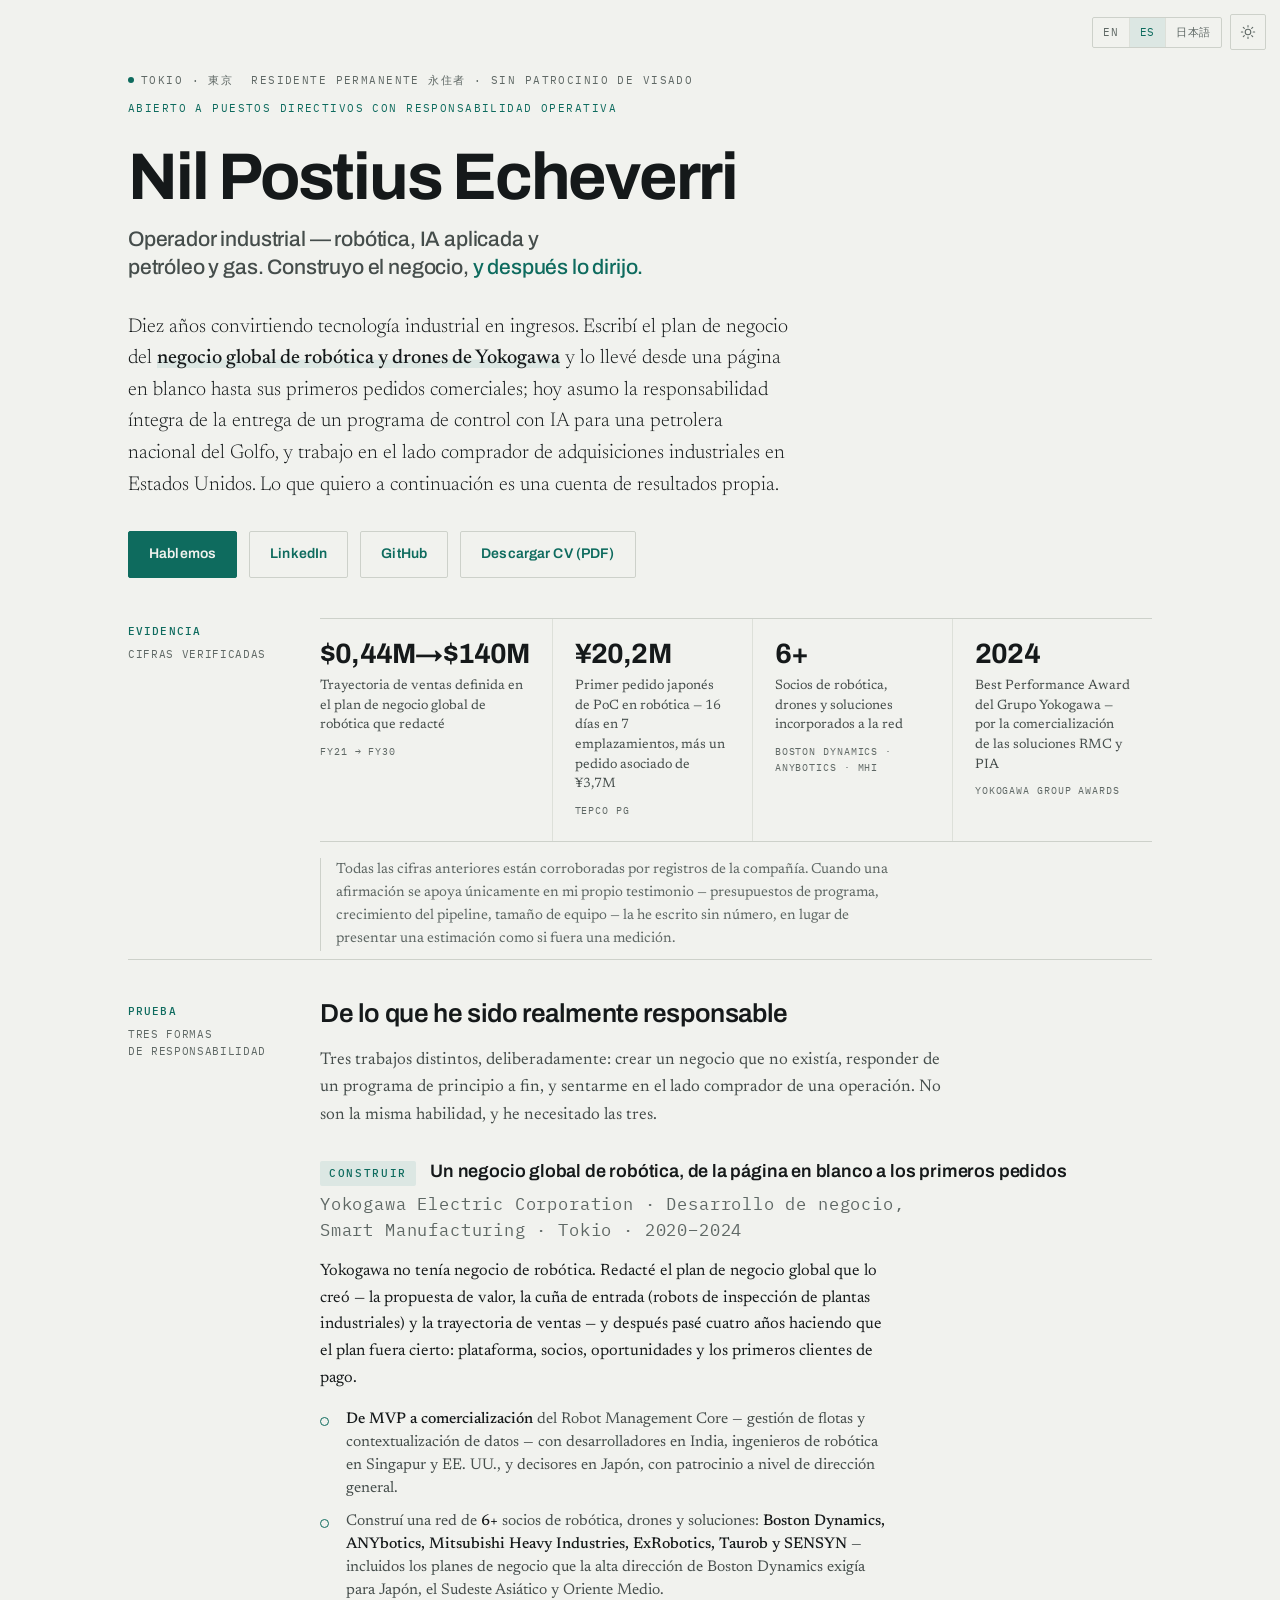
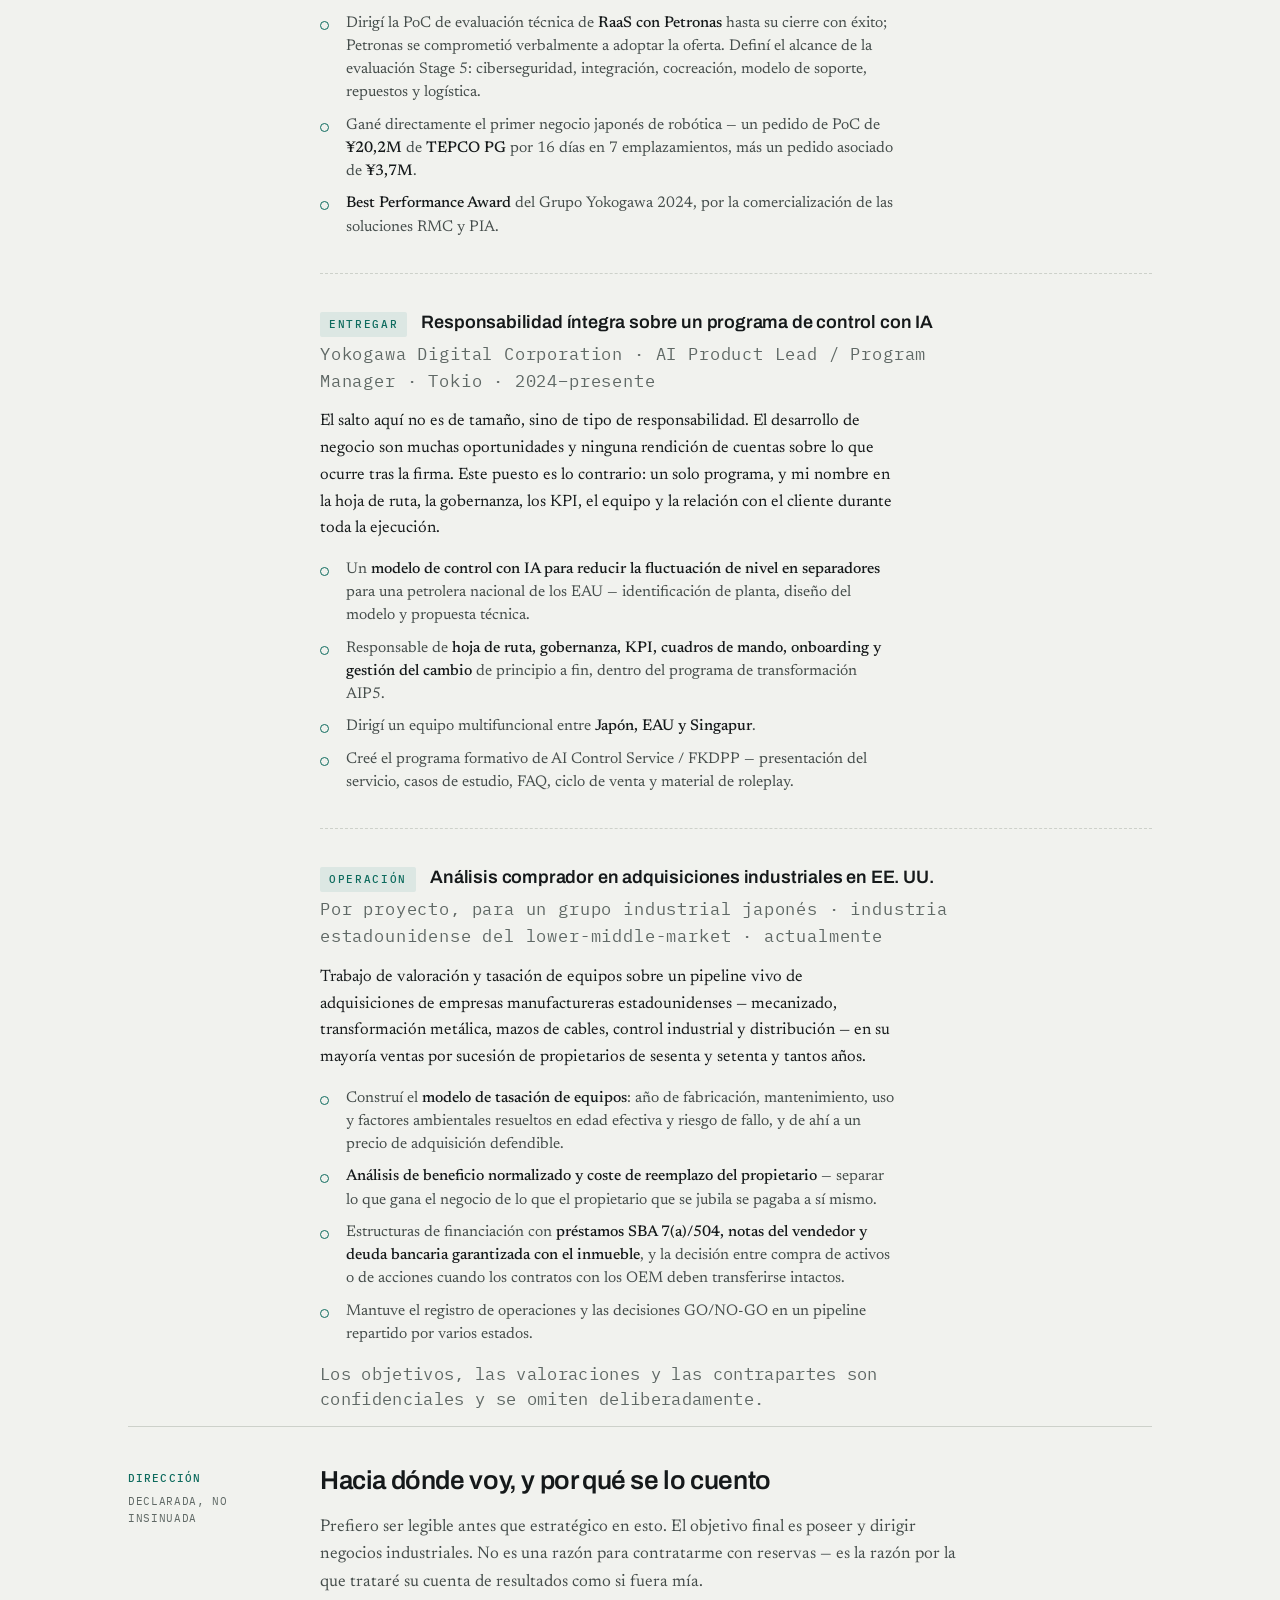
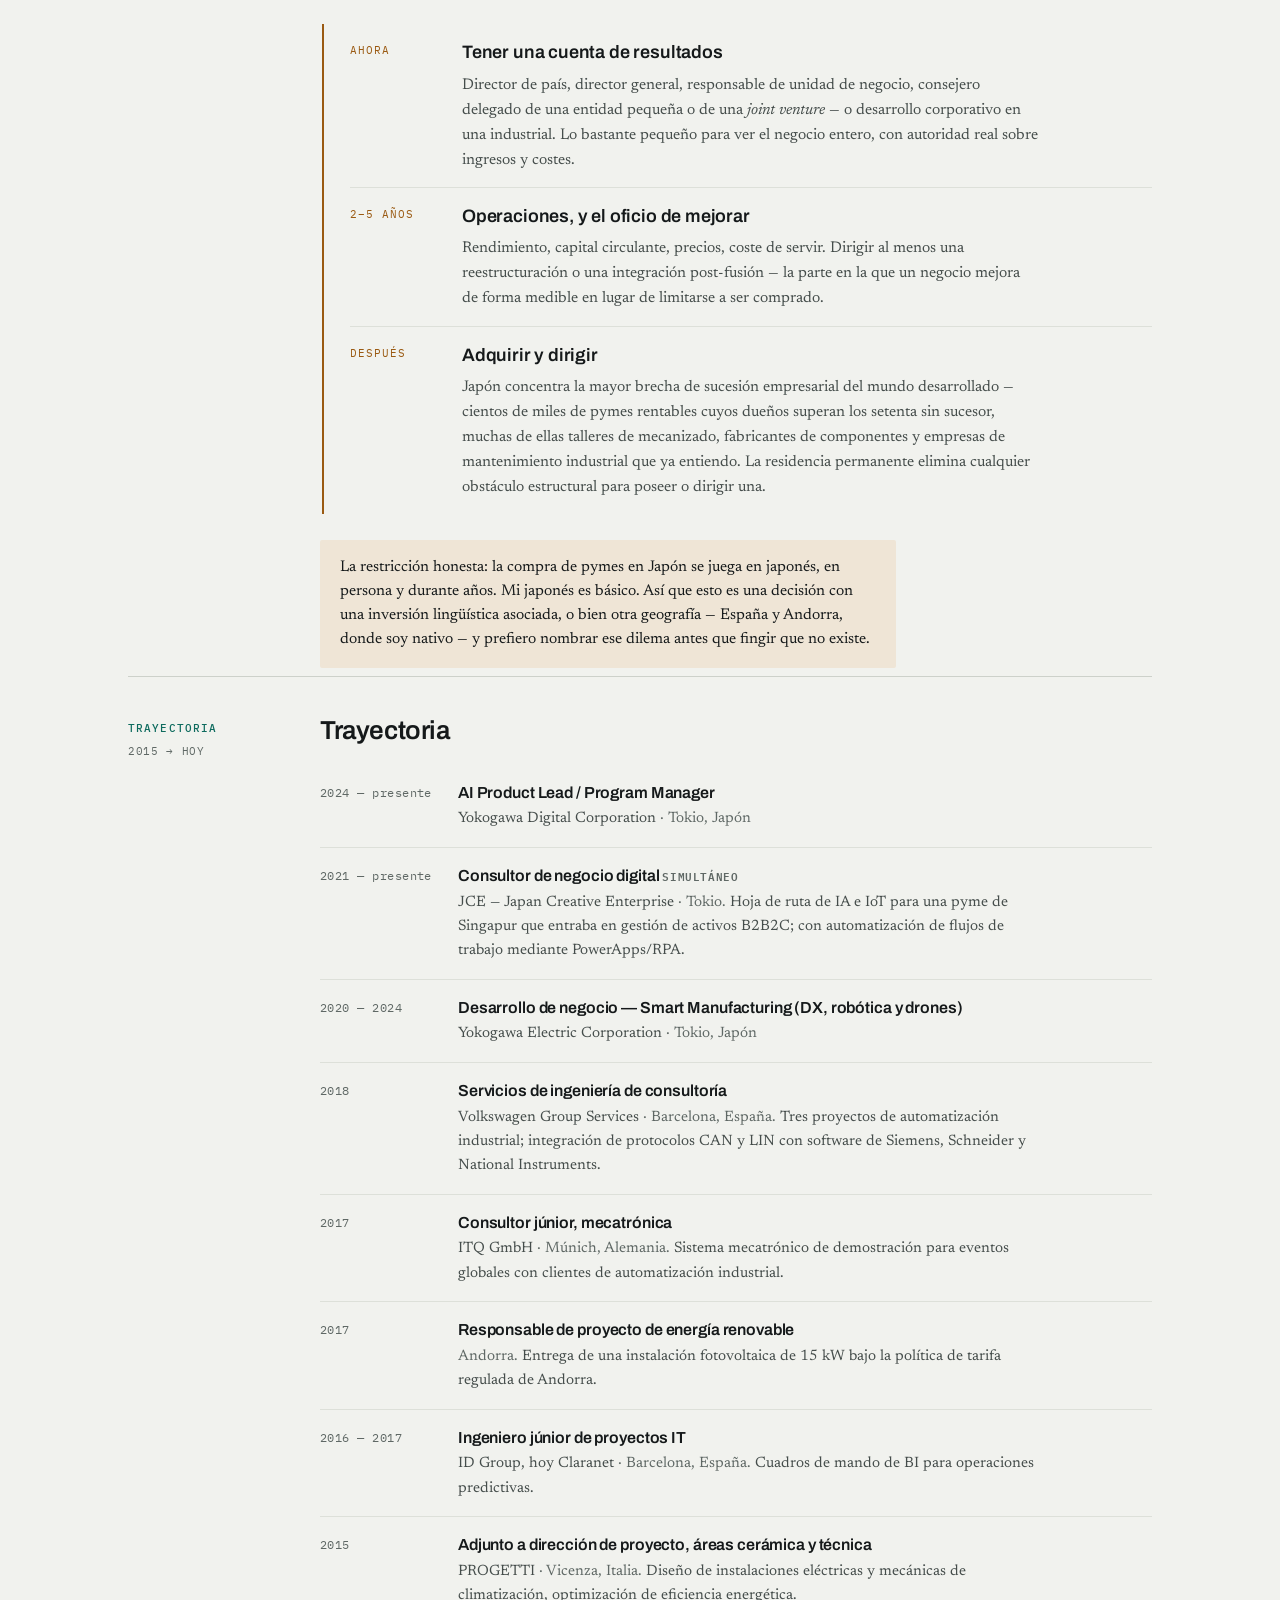
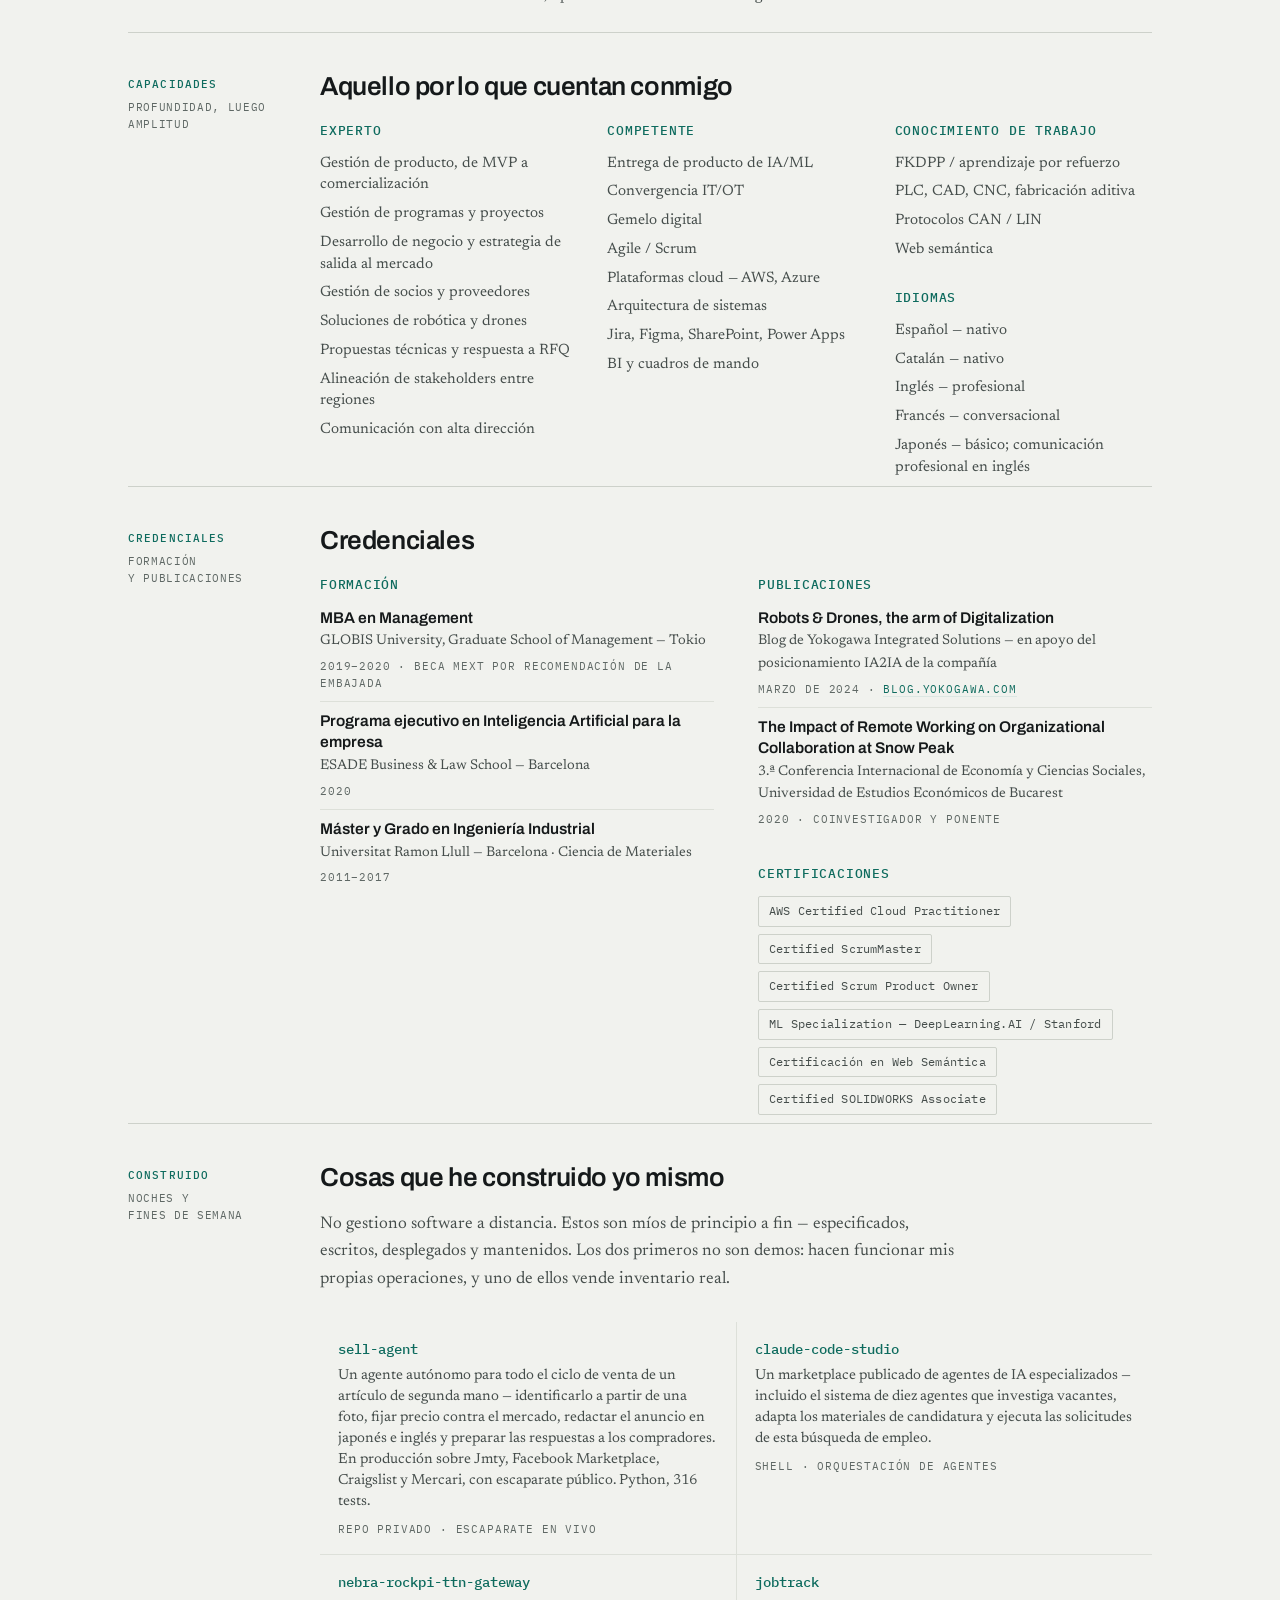
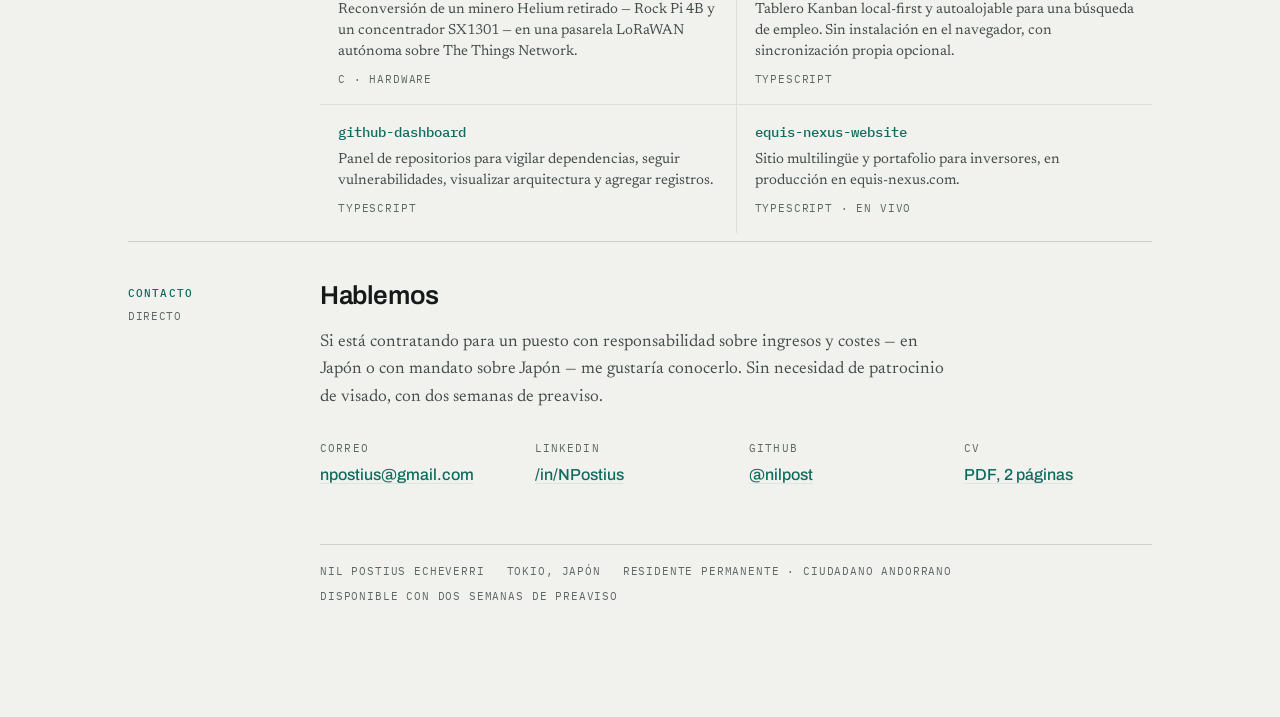
==== es.html @ 981b124c "Add a downloadable CV and real per-language URLs ## Per-language URLs  Each language is now its own " ====
<!DOCTYPE html>
<!-- English source of record. es.html and ja.html are GENERATED from this file
     plus i18n.json — after editing anything here, run:  python3 build.py
     (python3 build.py --check exits non-zero if they are stale). -->
<html lang="es">
<head>
<meta charset="utf-8">
<meta name="viewport" content="width=device-width, initial-scale=1">
<title>Nil Postius Echeverri — Operador industrial, Tokio</title>
<meta name="description" content="Operador industrial en robótica, IA aplicada y petróleo y gas. Construyó el negocio global de robótica de Yokogawa desde el plan de negocio hasta los primeros pedidos comerciales; hoy dirige un programa de control con IA para una petrolera nacional del Golfo y trabaja en el lado comprador de adquisiciones industriales en EE. UU. Tokio, residente permanente.">
<meta name="author" content="Nil Postius Echeverri">
<link rel="canonical" href="https://nil.postiusgroup.com/es">
<link rel="alternate" hreflang="en" href="https://nil.postiusgroup.com/">
<link rel="alternate" hreflang="es" href="https://nil.postiusgroup.com/es">
<link rel="alternate" hreflang="ja" href="https://nil.postiusgroup.com/ja">
<link rel="alternate" hreflang="x-default" href="https://nil.postiusgroup.com/">

<meta property="og:type" content="profile">
<meta property="og:url" content="https://nil.postiusgroup.com/es">
<meta property="og:title" content="Nil Postius Echeverri — Industrial Operator">
<meta property="og:description" content="Robotics, applied AI and oil &amp; gas. I build the business, then I run it. Tokyo · Permanent Resident · open to senior operating roles.">
<meta property="og:image" content="https://nil.postiusgroup.com/generated_image.png">
<meta property="og:image:width" content="1200">
<meta property="og:image:height" content="630">
<meta property="og:locale" content="es_ES">
<meta property="og:locale:alternate" content="es_ES">
<meta property="og:locale:alternate" content="ja_JP">
<meta property="profile:first_name" content="Nil">
<meta property="profile:last_name" content="Postius Echeverri">
<meta name="twitter:card" content="summary_large_image">
<meta name="twitter:title" content="Nil Postius Echeverri — Industrial Operator">
<meta name="twitter:description" content="Robotics, applied AI and oil &amp; gas. I build the business, then I run it. Tokyo.">
<meta name="twitter:image" content="https://nil.postiusgroup.com/generated_image.png">
<meta name="theme-color" content="#0E6B5E">

<link rel="icon" href="data:image/svg+xml,%3Csvg xmlns='http://www.w3.org/2000/svg' viewBox='0 0 32 32'%3E%3Crect width='32' height='32' rx='3' fill='%230E6B5E'/%3E%3Ctext x='16' y='23' font-family='Helvetica,Arial,sans-serif' font-size='19' font-weight='700' fill='%23F1F2EE' text-anchor='middle'%3EN%3C/text%3E%3C/svg%3E">

<link rel="preconnect" href="https://fonts.googleapis.com">
<link rel="preconnect" href="https://fonts.gstatic.com" crossorigin>
<link rel="stylesheet" href="https://fonts.googleapis.com/css2?family=Archivo:wght@400;500;600;700&family=IBM+Plex+Mono:wght@400;500&family=Newsreader:ital,opsz,wght@0,6..72,300;0,6..72,400;0,6..72,500;1,6..72,400&display=swap">
<link rel="stylesheet" href="style.css?v=20260915e">

<script>
  // Theme and language are applied before first paint so neither flashes.
  (function () {
    var d = document.documentElement;
    try {
      var t = localStorage.getItem('theme');
      if (t === 'dark' || t === 'light') d.setAttribute('data-theme', t);
    } catch (e) {}
    // First visit only, and only from the root: send the reader to the page
    // in their own language. /es and /ja never redirect, so no loop is possible.
    try {
      var path = location.pathname;
      if (path === '/' || path === '/index.html') {
        var chosen = localStorage.getItem('lang');
        if (!chosen) {
          var list = navigator.languages && navigator.languages.length
            ? navigator.languages : [navigator.language || 'en'];
          for (var i = 0; i < list.length; i++) {
            var tag = String(list[i]).toLowerCase();
            if (tag.indexOf('ja') === 0) { location.replace('/ja'); return; }
            if (tag.indexOf('es') === 0) { location.replace('/es'); return; }
            if (tag.indexOf('en') === 0) break;
          }
        } else if (chosen === 'es' || chosen === 'ja') {
          location.replace('/' + chosen);
          return;
        }
      }
    } catch (e) {}
  }());
</script>

<script type="application/ld+json">
{
  "@context": "https://schema.org",
  "@type": "Person",
  "name": "Nil Postius Echeverri",
  "givenName": "Nil",
  "familyName": "Postius Echeverri",
  "jobTitle": "AI Product Lead / Program Manager",
  "url": "https://nil.postiusgroup.com/",
  "email": "mailto:npostius@gmail.com",
  "nationality": "Andorra",
  "address": { "@type": "PostalAddress", "addressLocality": "Tokyo", "addressCountry": "JP" },
  "worksFor": { "@type": "Organization", "name": "Yokogawa Digital Corporation" },
  "alumniOf": [
    { "@type": "CollegeOrUniversity", "name": "GLOBIS University Graduate School of Management" },
    { "@type": "CollegeOrUniversity", "name": "ESADE Business & Law School" },
    { "@type": "CollegeOrUniversity", "name": "Ramon Llull University" }
  ],
  "knowsLanguage": ["es", "ca", "en", "fr", "ja"],
  "knowsAbout": ["Industrial robotics", "Applied AI", "Oil and gas", "Business development", "Mergers and acquisitions", "Program management"],
  "sameAs": ["https://www.linkedin.com/in/NPostius", "https://github.com/nilpost"]
}
</script>
</head>
<body>

<div class="controls">
  <nav class="lang-switch" aria-label="Language">
    <a href="/" data-lang="en" lang="en" hreflang="en">EN</a>
    <a href="/es" class="is-active" aria-current="page" data-lang="es" lang="es" hreflang="es">ES</a>
    <a href="/ja" data-lang="ja" lang="ja" hreflang="ja">日本語</a>
  </nav>
  <button class="theme-toggle" type="button" id="themeToggle" aria-label="Switch colour theme">
    <svg class="sun" viewBox="0 0 24 24" aria-hidden="true"><circle cx="12" cy="12" r="4.2"/><path d="M12 2.4v2.2M12 19.4v2.2M4.2 12H2M22 12h-2.2M6.5 6.5 4.9 4.9M19.1 19.1l-1.6-1.6M17.5 6.5l1.6-1.6M4.9 19.1l1.6-1.6"/></svg>
    <svg class="moon" viewBox="0 0 24 24" aria-hidden="true"><path d="M20 14.2A8.2 8.2 0 0 1 9.8 4 8.4 8.4 0 1 0 20 14.2Z"/></svg>
  </button>
</div>

<div class="sheet">

  <header class="masthead">
    <div class="flag" data-i18n="hero.flag"><span><span class="dot"></span>Tokio · 東京</span> <span>Residente permanente 永住者 · sin patrocinio de visado</span> <span class="live">Abierto a puestos directivos con responsabilidad operativa</span></div>

    <h1>Nil Postius Echeverri</h1>
    <p class="tagline" data-i18n="hero.tagline">Operador industrial — robótica, IA aplicada y petróleo&nbsp;y&nbsp;gas. Construyo el negocio, <em>y después lo dirijo.</em></p>

    <p class="lead" data-i18n="hero.lead">Diez años convirtiendo tecnología industrial en ingresos. Escribí el plan de negocio del <strong>negocio global de robótica y drones de Yokogawa</strong> y lo llevé desde una página en blanco hasta sus primeros pedidos comerciales; hoy asumo la responsabilidad íntegra de la entrega de un programa de control con IA para una petrolera nacional del Golfo, y trabajo en el lado comprador de adquisiciones industriales en Estados Unidos. Lo que quiero a continuación es una cuenta de resultados propia.</p>

    <div class="cta-row" data-i18n="hero.cta"><a class="cta" href="mailto:npostius@gmail.com">Hablemos</a> <a class="cta cta--ghost" href="https://www.linkedin.com/in/NPostius">LinkedIn</a> <a class="cta cta--ghost" href="https://github.com/nilpost">GitHub</a> <a class="cta cta--ghost" href="/Nil_Postius_Echeverri_CV.pdf" download>Descargar CV (PDF)</a></div>
  </header>

  <section class="band band--open" aria-label="Evidence">
    <div class="rail" data-i18n="rail.evidence"><b>Evidencia</b><span>Cifras verificadas</span></div>
    <div class="body">
      <div class="figures" data-i18n="ev.figures"><div class="fig"><span class="n">$0,44M→$140M</span><span class="k">Trayectoria de ventas definida en el plan de negocio global de robótica que redacté</span><span class="src">FY21 → FY30</span></div><div class="fig"><span class="n">¥20,2M</span><span class="k">Primer pedido japonés de PoC en robótica — 16 días en 7 emplazamientos, más un pedido asociado de ¥3,7M</span><span class="src">TEPCO PG</span></div><div class="fig"><span class="n">6+</span><span class="k">Socios de robótica, drones y soluciones incorporados a la red</span><span class="src">Boston Dynamics · ANYbotics · MHI</span></div><div class="fig"><span class="n">2024</span><span class="k">Best Performance Award del Grupo Yokogawa — por la comercialización de las soluciones RMC y PIA</span><span class="src">Yokogawa Group Awards</span></div></div>
      <p class="ev-note" data-i18n="ev.note">Todas las cifras anteriores están corroboradas por registros de la compañía. Cuando una afirmación se apoya únicamente en mi propio testimonio — presupuestos de programa, crecimiento del pipeline, tamaño de equipo — la he escrito sin número, en lugar de presentar una estimación como si fuera una medición.</p>
    </div>
  </section>

  <section class="band" aria-label="Selected work">
    <div class="rail" data-i18n="rail.proof"><b>Prueba</b><span>Tres formas<br>de responsabilidad</span></div>
    <div class="body">
      <h2 data-i18n="proof.h">De lo que he sido realmente responsable</h2>
      <p class="sub" data-i18n="proof.intro">Tres trabajos distintos, deliberadamente: crear un negocio que no existía, responder de un programa de principio a fin, y sentarme en el lado comprador de una operación. No son la misma habilidad, y he necesitado las tres.</p>

      <article class="record" data-i18n="proof.build"><div class="record-head"><span class="stamp">Construir</span><h3>Un negocio global de robótica, de la página en blanco a los primeros pedidos</h3></div><p class="org">Yokogawa Electric Corporation · Desarrollo de negocio, Smart Manufacturing · Tokio · 2020–2024</p><p>Yokogawa no tenía negocio de robótica. Redacté el plan de negocio global que lo creó — la propuesta de valor, la cuña de entrada (robots de inspección de plantas industriales) y la trayectoria de ventas — y después pasé cuatro años haciendo que el plan fuera cierto: plataforma, socios, oportunidades y los primeros clientes de pago.</p><ul class="facts"><li><span><b>De MVP a comercialización</b> del Robot Management Core — gestión de flotas y contextualización de datos — con desarrolladores en India, ingenieros de robótica en Singapur y EE. UU., y decisores en Japón, con patrocinio a nivel de dirección general.</span></li><li><span>Construí una red de <b>6+</b> socios de robótica, drones y soluciones: <b>Boston Dynamics, ANYbotics, Mitsubishi Heavy Industries, ExRobotics, Taurob y SENSYN</b> — incluidos los planes de negocio que la alta dirección de Boston Dynamics exigía para Japón, el Sudeste Asiático y Oriente Medio.</span></li><li><span>Dirigí la PoC de evaluación técnica de <b>RaaS con Petronas</b> hasta su cierre con éxito; Petronas se comprometió verbalmente a adoptar la oferta. Definí el alcance de la evaluación Stage&nbsp;5: ciberseguridad, integración, cocreación, modelo de soporte, repuestos y logística.</span></li><li><span>Gané directamente el primer negocio japonés de robótica — un pedido de PoC de <b>¥20,2M</b> de <b>TEPCO PG</b> por 16 días en 7 emplazamientos, más un pedido asociado de <b>¥3,7M</b>.</span></li><li><span><b>Best Performance Award</b> del Grupo Yokogawa 2024, por la comercialización de las soluciones RMC y PIA.</span></li></ul></article>

      <article class="record" data-i18n="proof.deliver"><div class="record-head"><span class="stamp">Entregar</span><h3>Responsabilidad íntegra sobre un programa de control con IA</h3></div><p class="org">Yokogawa Digital Corporation · AI Product Lead / Program Manager · Tokio · 2024–presente</p><p>El salto aquí no es de tamaño, sino de tipo de responsabilidad. El desarrollo de negocio son muchas oportunidades y ninguna rendición de cuentas sobre lo que ocurre tras la firma. Este puesto es lo contrario: un solo programa, y mi nombre en la hoja de ruta, la gobernanza, los KPI, el equipo y la relación con el cliente durante toda la ejecución.</p><ul class="facts"><li><span>Un <b>modelo de control con IA para reducir la fluctuación de nivel en separadores</b> para una petrolera nacional de los EAU — identificación de planta, diseño del modelo y propuesta técnica.</span></li><li><span>Responsable de <b>hoja de ruta, gobernanza, KPI, cuadros de mando, onboarding y gestión del cambio</b> de principio a fin, dentro del programa de transformación AIP5.</span></li><li><span>Dirigí un equipo multifuncional entre <b>Japón, EAU y Singapur</b>.</span></li><li><span>Creé el programa formativo de AI Control Service / FKDPP — presentación del servicio, casos de estudio, FAQ, ciclo de venta y material de roleplay.</span></li></ul></article>

      <article class="record" data-i18n="proof.deal"><div class="record-head"><span class="stamp">Operación</span><h3>Análisis comprador en adquisiciones industriales en EE. UU.</h3></div><p class="org">Por proyecto, para un grupo industrial japonés · industria estadounidense del lower-middle-market · actualmente</p><p>Trabajo de valoración y tasación de equipos sobre un pipeline vivo de adquisiciones de empresas manufactureras estadounidenses — mecanizado, transformación metálica, mazos de cables, control industrial y distribución — en su mayoría ventas por sucesión de propietarios de sesenta y setenta y tantos años.</p><ul class="facts"><li><span>Construí el <b>modelo de tasación de equipos</b>: año de fabricación, mantenimiento, uso y factores ambientales resueltos en edad efectiva y riesgo de fallo, y de ahí a un precio de adquisición defendible.</span></li><li><span><b>Análisis de beneficio normalizado y coste de reemplazo del propietario</b> — separar lo que gana el negocio de lo que el propietario que se jubila se pagaba a sí mismo.</span></li><li><span>Estructuras de financiación con <b>préstamos SBA 7(a)/504, notas del vendedor y deuda bancaria garantizada con el inmueble</b>, y la decisión entre compra de activos o de acciones cuando los contratos con los OEM deben transferirse intactos.</span></li><li><span>Mantuve el registro de operaciones y las decisiones GO/NO-GO en un pipeline repartido por varios estados.</span></li></ul><p class="confidential">Los objetivos, las valoraciones y las contrapartes son confidenciales y se omiten deliberadamente.</p></article>
    </div>
  </section>

  <section class="band" aria-label="Direction">
    <div class="rail" data-i18n="rail.direction"><b>Dirección</b><span>Declarada, no insinuada</span></div>
    <div class="body">
      <h2 data-i18n="dir.h">Hacia dónde voy, y por qué se lo cuento</h2>
      <p class="sub" data-i18n="dir.intro">Prefiero ser legible antes que estratégico en esto. El objetivo final es poseer y dirigir negocios industriales. No es una razón para contratarme con reservas — es la razón por la que trataré su cuenta de resultados como si fuera mía.</p>

      <div class="direction" data-i18n="dir.phases"><div class="phase"><span class="when">Ahora</span><div><h3>Tener una cuenta de resultados</h3><p>Director de país, director general, responsable de unidad de negocio, consejero delegado de una entidad pequeña o de una <i>joint venture</i> — o desarrollo corporativo en una industrial. Lo bastante pequeño para ver el negocio entero, con autoridad real sobre ingresos y costes.</p></div></div><div class="phase"><span class="when">2–5 años</span><div><h3>Operaciones, y el oficio de mejorar</h3><p>Rendimiento, capital circulante, precios, coste de servir. Dirigir al menos una reestructuración o una integración post-fusión — la parte en la que un negocio mejora de forma medible en lugar de limitarse a ser comprado.</p></div></div><div class="phase"><span class="when">Después</span><div><h3>Adquirir y dirigir</h3><p>Japón concentra la mayor brecha de sucesión empresarial del mundo desarrollado — cientos de miles de pymes rentables cuyos dueños superan los setenta sin sucesor, muchas de ellas talleres de mecanizado, fabricantes de componentes y empresas de mantenimiento industrial que ya entiendo. La residencia permanente elimina cualquier obstáculo estructural para poseer o dirigir una.</p></div></div></div>

      <p class="aside" data-i18n="dir.aside">La restricción honesta: la compra de pymes en Japón se juega en japonés, en persona y durante años. Mi japonés es básico. Así que esto es una decisión con una inversión lingüística asociada, o bien otra geografía — España y Andorra, donde soy nativo — y prefiero nombrar ese dilema antes que fingir que no existe.</p>
    </div>
  </section>

  <section class="band" aria-label="Track record">
    <div class="rail" data-i18n="rail.record"><b>Trayectoria</b><span>2015 → hoy</span></div>
    <div class="body">
      <h2 data-i18n="rec.h">Trayectoria</h2>
      <div class="years" data-i18n="rec.years"><div class="year"><span class="t">2024 — presente</span><div><p class="r">AI Product Lead / Program Manager</p><p class="c">Yokogawa Digital Corporation <span class="place">· Tokio, Japón</span></p></div></div><div class="year"><span class="t">2021 — presente</span><div><p class="r">Consultor de negocio digital <span class="tag">simultáneo</span></p><p class="c">JCE — Japan Creative Enterprise <span class="place">· Tokio.</span> Hoja de ruta de IA e IoT para una pyme de Singapur que entraba en gestión de activos B2B2C; con automatización de flujos de trabajo mediante PowerApps/RPA.</p></div></div><div class="year"><span class="t">2020 — 2024</span><div><p class="r">Desarrollo de negocio — Smart Manufacturing (DX, robótica y drones)</p><p class="c">Yokogawa Electric Corporation <span class="place">· Tokio, Japón</span></p></div></div><div class="year"><span class="t">2018</span><div><p class="r">Servicios de ingeniería de consultoría</p><p class="c">Volkswagen Group Services <span class="place">· Barcelona, España.</span> Tres proyectos de automatización industrial; integración de protocolos CAN y LIN con software de Siemens, Schneider y National Instruments.</p></div></div><div class="year"><span class="t">2017</span><div><p class="r">Consultor júnior, mecatrónica</p><p class="c">ITQ GmbH <span class="place">· Múnich, Alemania.</span> Sistema mecatrónico de demostración para eventos globales con clientes de automatización industrial.</p></div></div><div class="year"><span class="t">2017</span><div><p class="r">Responsable de proyecto de energía renovable</p><p class="c"><span class="place">Andorra.</span> Entrega de una instalación fotovoltaica de 15&nbsp;kW bajo la política de tarifa regulada de Andorra.</p></div></div><div class="year"><span class="t">2016 — 2017</span><div><p class="r">Ingeniero júnior de proyectos IT</p><p class="c">ID Group, hoy Claranet <span class="place">· Barcelona, España.</span> Cuadros de mando de BI para operaciones predictivas.</p></div></div><div class="year"><span class="t">2015</span><div><p class="r">Adjunto a dirección de proyecto, áreas cerámica y técnica</p><p class="c">PROGETTI <span class="place">· Vicenza, Italia.</span> Diseño de instalaciones eléctricas y mecánicas de climatización, optimización de eficiencia energética.</p></div></div></div>
    </div>
  </section>

  <section class="band" aria-label="Capabilities">
    <div class="rail" data-i18n="rail.capability"><b>Capacidades</b><span>Profundidad, luego amplitud</span></div>
    <div class="body">
      <h2 data-i18n="cap.h">Aquello por lo que cuentan conmigo</h2>
      <div class="cols" data-i18n="cap.cols"><div class="col"><h3>Experto</h3><ul><li>Gestión de producto, de MVP a comercialización</li><li>Gestión de programas y proyectos</li><li>Desarrollo de negocio y estrategia de salida al mercado</li><li>Gestión de socios y proveedores</li><li>Soluciones de robótica y drones</li><li>Propuestas técnicas y respuesta a RFQ</li><li>Alineación de stakeholders entre regiones</li><li>Comunicación con alta dirección</li></ul></div><div class="col"><h3>Competente</h3><ul><li>Entrega de producto de IA/ML</li><li>Convergencia IT/OT</li><li>Gemelo digital</li><li>Agile / Scrum</li><li>Plataformas cloud — AWS, Azure</li><li>Arquitectura de sistemas</li><li>Jira, Figma, SharePoint, Power Apps</li><li>BI y cuadros de mando</li></ul></div><div class="col"><h3>Conocimiento de trabajo</h3><ul><li>FKDPP / aprendizaje por refuerzo</li><li>PLC, CAD, CNC, fabricación aditiva</li><li>Protocolos CAN / LIN</li><li>Web semántica</li></ul><h3 class="spaced">Idiomas</h3><ul><li>Español — nativo</li><li>Catalán — nativo</li><li>Inglés — profesional</li><li>Francés — conversacional</li><li>Japonés — básico; comunicación profesional en inglés</li></ul></div></div>
    </div>
  </section>

  <section class="band" aria-label="Credentials">
    <div class="rail" data-i18n="rail.credentials"><b>Credenciales</b><span>Formación<br>y publicaciones</span></div>
    <div class="body">
      <h2 data-i18n="cred.h">Credenciales</h2>
      <div class="creds" data-i18n="cred.body"><div class="cred-group"><h3>Formación</h3><div class="cred"><span class="a">MBA en Management</span><span class="b">GLOBIS University, Graduate School of Management — Tokio</span><span class="c">2019–2020 · Beca MEXT por recomendación de la embajada</span></div><div class="cred"><span class="a">Programa ejecutivo en Inteligencia Artificial para la empresa</span><span class="b">ESADE Business &amp; Law School — Barcelona</span><span class="c">2020</span></div><div class="cred"><span class="a">Máster y Grado en Ingeniería Industrial</span><span class="b">Universitat Ramon Llull — Barcelona · Ciencia de Materiales</span><span class="c">2011–2017</span></div></div><div class="cred-group"><h3>Publicaciones</h3><div class="cred"><span class="a">Robots &amp; Drones, the arm of Digitalization</span><span class="b">Blog de Yokogawa Integrated Solutions — en apoyo del posicionamiento IA2IA de la compañía</span><span class="c">Marzo de 2024 · <a href="https://blog.yokogawa.com">blog.yokogawa.com</a></span></div><div class="cred"><span class="a">The Impact of Remote Working on Organizational Collaboration at Snow Peak</span><span class="b">3.ª Conferencia Internacional de Economía y Ciencias Sociales, Universidad de Estudios Económicos de Bucarest</span><span class="c">2020 · Coinvestigador y ponente</span></div><h3 class="spaced">Certificaciones</h3><div class="pills"><span class="pill">AWS Certified Cloud Practitioner</span><span class="pill">Certified ScrumMaster</span><span class="pill">Certified Scrum Product Owner</span><span class="pill">ML Specialization — DeepLearning.AI / Stanford</span><span class="pill">Certificación en Web Semántica</span><span class="pill">Certified SOLIDWORKS Associate</span></div></div></div>
    </div>
  </section>

  <section class="band" aria-label="Things I have built">
    <div class="rail" data-i18n="rail.shipped"><b>Construido</b><span>Noches y<br>fines de semana</span></div>
    <div class="body">
      <h2 data-i18n="ship.h">Cosas que he construido yo mismo</h2>
      <p class="sub" data-i18n="ship.intro">No gestiono software a distancia. Estos son míos de principio a fin — especificados, escritos, desplegados y mantenidos. Los dos primeros no son demos: hacen funcionar mis propias operaciones, y uno de ellos vende inventario real.</p>
      <div class="repos" data-i18n="ship.repos"><a class="repo" href="https://sells.postiusgroup.com"><span class="rn">sell-agent</span><span class="rd">Un agente autónomo para todo el ciclo de venta de un artículo de segunda mano — identificarlo a partir de una foto, fijar precio contra el mercado, redactar el anuncio en japonés e inglés y preparar las respuestas a los compradores. En producción sobre Jmty, Facebook Marketplace, Craigslist y Mercari, con escaparate público. Python, 316 tests.</span><span class="rm">Repo privado · Escaparate en vivo</span></a><a class="repo" href="https://github.com/nilpost/claude-code-studio"><span class="rn">claude-code-studio</span><span class="rd">Un marketplace publicado de agentes de IA especializados — incluido el sistema de diez agentes que investiga vacantes, adapta los materiales de candidatura y ejecuta las solicitudes de esta búsqueda de empleo.</span><span class="rm">Shell · Orquestación de agentes</span></a><a class="repo" href="https://github.com/nilpost/nebra-rockpi-ttn-gateway"><span class="rn">nebra-rockpi-ttn-gateway</span><span class="rd">Reconversión de un minero Helium retirado — Rock Pi 4B y un concentrador SX1301 — en una pasarela LoRaWAN autónoma sobre The Things Network.</span><span class="rm">C · Hardware</span></a><a class="repo" href="https://github.com/nilpost/jobtrack"><span class="rn">jobtrack</span><span class="rd">Tablero Kanban local-first y autoalojable para una búsqueda de empleo. Sin instalación en el navegador, con sincronización propia opcional.</span><span class="rm">TypeScript</span></a><a class="repo" href="https://github.com/nilpost/github-dashboard"><span class="rn">github-dashboard</span><span class="rd">Panel de repositorios para vigilar dependencias, seguir vulnerabilidades, visualizar arquitectura y agregar registros.</span><span class="rm">TypeScript</span></a><a class="repo" href="https://github.com/nilpost/equis-nexus-website"><span class="rn">equis-nexus-website</span><span class="rd">Sitio multilingüe y portafolio para inversores, en producción en equis-nexus.com.</span><span class="rm">TypeScript · En vivo</span></a></div>
    </div>
  </section>

  <section class="band" aria-label="Contact">
    <div class="rail" data-i18n="rail.contact"><b>Contacto</b><span>Directo</span></div>
    <div class="body">
      <h2 data-i18n="con.h">Hablemos</h2>
      <p class="sub" data-i18n="con.intro">Si está contratando para un puesto con responsabilidad sobre ingresos y costes — en Japón o con mandato sobre Japón — me gustaría conocerlo. Sin necesidad de patrocinio de visado, con dos semanas de preaviso.</p>
      <div class="contact-grid" data-i18n="con.grid"><div><span class="lbl">Correo</span><span class="val"><a href="mailto:npostius@gmail.com">npostius@gmail.com</a></span></div><div><span class="lbl">LinkedIn</span><span class="val"><a href="https://www.linkedin.com/in/NPostius">/in/NPostius</a></span></div><div><span class="lbl">GitHub</span><span class="val"><a href="https://github.com/nilpost">@nilpost</a></span></div><div><span class="lbl">CV</span><span class="val"><a href="/Nil_Postius_Echeverri_CV.pdf" download>PDF, 2 páginas</a></span></div></div>

      <div class="colophon" data-i18n="con.colophon"><span>Nil Postius Echeverri</span><span>Tokio, Japón</span><span>Residente permanente · ciudadano andorrano</span><span>Disponible con dos semanas de preaviso</span></div>
    </div>
  </section>

</div>

<script src="app.js?v=20260915e"></script>
</body>
</html>
---- style.css ----
:root{
  --paper:#F1F2EE;
  --panel:#E7E9E3;
  --ink:#15191A;
  --ink-2:#454D4B;
  --ink-3:#5F6865;
  --rule:#CDD1CA;
  --rule-soft:#DDE0D9;
  --accent:#0E6B5E;
  --accent-wash:#DCE7E3;
  --signal:#9A5A12;
  --signal-wash:#EFE5D6;

  --f-display:"Archivo","Helvetica Neue",Arial,sans-serif;
  --f-prose:"Newsreader",Georgia,"Times New Roman",serif;
  --f-mono:"IBM Plex Mono",ui-monospace,"SFMono-Regular",Menlo,monospace;

  --rail:148px;
  --gutter:44px;
  --measure:64ch;
}
@media (prefers-color-scheme:dark){
  :root:not([data-theme="light"]){
    --paper:#101413;
    --panel:#171D1B;
    --ink:#E8EBE7;
    --ink-2:#A7B0AC;
    --ink-3:#7B8581;
    --rule:#2A3230;
    --rule-soft:#1E2523;
    --accent:#4FC2A8;
    --accent-wash:#16302B;
    --signal:#D99A46;
    --signal-wash:#2C2417;
  }
}
:root[data-theme="dark"]{
  --paper:#101413;
  --panel:#171D1B;
  --ink:#E8EBE7;
  --ink-2:#A7B0AC;
  --ink-3:#7B8581;
  --rule:#2A3230;
  --rule-soft:#1E2523;
  --accent:#4FC2A8;
  --accent-wash:#16302B;
  --signal:#D99A46;
  --signal-wash:#2C2417;
}

*{box-sizing:border-box}
body{
  background:var(--paper);
  color:var(--ink);
  font-family:var(--f-prose);
  font-size:17px;
  line-height:1.62;
  -webkit-font-smoothing:antialiased;
}
.sheet{max-width:1080px;margin:0 auto;padding:0 28px 96px}

/* ---- rail + section scaffolding ---- */
.band{
  display:grid;
  grid-template-columns:var(--rail) minmax(0,1fr);
  gap:var(--gutter);
  border-top:1px solid var(--rule);
  padding:38px 0 8px;
}
.band--open{border-top:0;padding-top:0}
.rail{
  font-family:var(--f-mono);
  font-size:11px;
  line-height:1.55;
  letter-spacing:.1em;
  text-transform:uppercase;
  color:var(--ink-3);
  padding-top:5px;
}
.rail b{display:block;color:var(--accent);font-weight:500}
.rail span{display:block;margin-top:6px;letter-spacing:.06em}
.body{min-width:0}

h2{
  font-family:var(--f-display);
  font-size:26px;
  line-height:1.2;
  font-weight:600;
  letter-spacing:-.015em;
  margin:0 0 18px;
  text-wrap:balance;
}
h3{
  font-family:var(--f-display);
  font-size:18px;
  font-weight:600;
  letter-spacing:-.01em;
  margin:0;
}
p{margin:0 0 16px;max-width:var(--measure)}
p:last-child{margin-bottom:0}
a{color:var(--accent);text-decoration:none;border-bottom:1px solid var(--accent-wash);transition:border-color .15s}
a:hover{border-bottom-color:var(--accent)}
:focus-visible{outline:2px solid var(--accent);outline-offset:3px;border-radius:2px}

/* ---- masthead ---- */
.masthead{padding:64px 0 40px}
.flag{
  display:flex;flex-wrap:wrap;gap:10px 18px;align-items:center;
  font-family:var(--f-mono);font-size:11px;letter-spacing:.13em;
  text-transform:uppercase;color:var(--ink-3);
  margin-bottom:26px;
  animation:rise .5s .05s both ease-out;
}
.flag .dot{width:6px;height:6px;border-radius:50%;background:var(--accent);display:inline-block;margin-right:7px;vertical-align:1px}
.flag .live{color:var(--accent)}
h1{
  font-family:var(--f-display);
  font-size:clamp(38px,6.4vw,66px);
  line-height:1.02;
  font-weight:700;
  letter-spacing:-.034em;
  margin:0 0 14px;
  text-wrap:balance;
  animation:rise .5s .12s both ease-out;
}
.tagline{
  font-family:var(--f-display);
  font-size:clamp(17px,2.2vw,21px);
  font-weight:500;
  line-height:1.35;
  color:var(--ink-2);
  letter-spacing:-.008em;
  margin:0 0 30px;
  max-width:46ch;
  text-wrap:balance;
  animation:rise .5s .19s both ease-out;
}
.tagline em{font-style:normal;color:var(--accent)}
.lead{
  font-size:20px;line-height:1.58;color:var(--ink);
  max-width:60ch;font-weight:300;
  animation:rise .5s .26s both ease-out;
}
.lead strong{font-weight:500;color:var(--ink);box-shadow:inset 0 -.42em 0 var(--accent-wash)}
.cta-row{display:flex;flex-wrap:wrap;gap:12px;margin-top:30px;animation:rise .5s .33s both ease-out}
.cta{
  font-family:var(--f-display);font-size:14px;font-weight:600;letter-spacing:.01em;
  padding:11px 20px;border:1px solid var(--accent);border-radius:2px;
  color:var(--paper);background:var(--accent);
  transition:opacity .15s;
}
.cta:hover{opacity:.86;border-bottom-color:var(--accent)}
.cta--ghost{background:transparent;color:var(--accent);border-color:var(--rule)}
.cta--ghost:hover{border-color:var(--accent);opacity:1}
@keyframes rise{from{opacity:0;transform:translateY(9px)}to{opacity:1;transform:none}}
@media (prefers-reduced-motion:reduce){
  .flag,h1,.tagline,.lead,.cta-row{animation:none}
  *{transition:none!important}
}

/* ---- evidence figures ---- */
.figures{
  display:grid;grid-template-columns:repeat(4,1fr);
  border-top:1px solid var(--rule);border-bottom:1px solid var(--rule);
}
.fig{padding:20px 22px 22px;border-left:1px solid var(--rule-soft)}
.fig:first-child{border-left:0;padding-left:0}
.fig .n{
  font-family:var(--f-display);font-size:clamp(21px,2.7vw,28px);font-weight:700;
  letter-spacing:-.028em;line-height:1.05;display:block;
  font-variant-numeric:tabular-nums;
}
.fig .k{
  display:block;margin-top:9px;font-size:13.5px;line-height:1.45;
  color:var(--ink-2);max-width:26ch;
}
.fig .src{
  display:block;margin-top:8px;font-family:var(--f-mono);font-size:10px;
  letter-spacing:.09em;text-transform:uppercase;color:var(--ink-3);
}

/* The standard-of-evidence note under the figures. Quiet, but not fine print:
   for the roles this page targets, the discipline is itself the point. */
.ev-note{
  font-size:14.5px;line-height:1.6;color:var(--ink-3);
  max-width:74ch;margin:16px 0 0;padding-left:15px;
  border-left:1px solid var(--rule);
}
:root[lang="ja"] .ev-note{line-height:1.8;font-size:13.5px}

/* ---- proof records ---- */
.record{padding:0 0 34px;margin-bottom:34px;border-bottom:1px dashed var(--rule)}
.record:last-child{border-bottom:0;margin-bottom:0;padding-bottom:6px}
.record-head{display:flex;flex-wrap:wrap;align-items:baseline;gap:6px 14px;margin-bottom:4px}
.stamp{
  font-family:var(--f-mono);font-size:10.5px;font-weight:500;letter-spacing:.16em;
  text-transform:uppercase;color:var(--accent);
  background:var(--accent-wash);padding:4px 9px;border-radius:2px;
}
.org{
  font-family:var(--f-mono);font-size:11.5px;letter-spacing:.05em;
  color:var(--ink-3);margin:2px 0 14px;
}
.record p{font-size:16.5px}
.facts{list-style:none;padding:0;margin:16px 0 0;display:grid;gap:9px}
.facts li{
  display:grid;grid-template-columns:15px 1fr;gap:11px;
  font-size:15.5px;line-height:1.5;color:var(--ink-2);max-width:var(--measure);
}
.facts li::before{
  content:"";width:7px;height:7px;margin-top:9px;
  border:1px solid var(--accent);border-radius:50%;
}
.facts b{color:var(--ink);font-weight:500;font-variant-numeric:tabular-nums}

/* ---- direction (forward-looking: signal hue) ---- */
.direction{border-left:2px solid var(--signal);padding-left:26px;margin-left:2px}
.phase{display:grid;grid-template-columns:92px 1fr;gap:20px;padding:14px 0}
.phase + .phase{border-top:1px solid var(--rule-soft)}
.phase .when{
  font-family:var(--f-mono);font-size:11px;letter-spacing:.09em;text-transform:uppercase;
  color:var(--signal);padding-top:4px;
}
.phase h3{margin-bottom:5px}
.phase p{font-size:15.5px;color:var(--ink-2);margin:0}
.aside{
  margin-top:26px;padding:16px 20px;background:var(--signal-wash);border-radius:2px;
  font-size:15.5px;line-height:1.55;color:var(--ink);max-width:var(--measure);
}

/* ---- chronology ---- */
.years{display:grid;gap:0}
.year{display:grid;grid-template-columns:118px 1fr;gap:20px;padding:15px 0;border-top:1px solid var(--rule-soft)}
.year:first-child{border-top:0}
.year .t{
  font-family:var(--f-mono);font-size:11.5px;letter-spacing:.04em;color:var(--ink-3);
  padding-top:4px;font-variant-numeric:tabular-nums;
}
.year .r{font-family:var(--f-display);font-size:16px;font-weight:600;margin:0 0 2px;letter-spacing:-.008em}
.year .c{font-size:15px;color:var(--ink-2);margin:0}
.year .c .place{color:var(--ink-3)}

/* ---- capability columns ---- */
.cols{display:grid;grid-template-columns:repeat(3,1fr);gap:30px}
.col h3{font-size:13px;letter-spacing:.06em;text-transform:uppercase;color:var(--accent);margin-bottom:12px;font-family:var(--f-mono);font-weight:500}
.col ul{list-style:none;margin:0;padding:0;display:grid;gap:7px}
.col li{font-size:15px;line-height:1.45;color:var(--ink-2)}

/* ---- credentials ---- */
.creds{display:grid;grid-template-columns:1fr 1fr;gap:30px 44px}
.cred-group h3{font-size:13px;letter-spacing:.06em;text-transform:uppercase;color:var(--accent);margin-bottom:12px;font-family:var(--f-mono);font-weight:500}
.cred{padding:9px 0;border-top:1px solid var(--rule-soft)}
.cred:first-of-type{border-top:0;padding-top:0}
.cred .a{font-family:var(--f-display);font-size:15.5px;font-weight:600;display:block;line-height:1.35}
.cred .b{font-size:14px;color:var(--ink-2);display:block;margin-top:2px}
.cred .c{font-family:var(--f-mono);font-size:10.5px;letter-spacing:.08em;text-transform:uppercase;color:var(--ink-3);display:block;margin-top:5px}
.pills{display:flex;flex-wrap:wrap;gap:7px}
.pill{
  font-family:var(--f-mono);font-size:11.5px;letter-spacing:.02em;
  border:1px solid var(--rule);padding:5px 10px;border-radius:2px;color:var(--ink-2);
}

/* ---- shipped ---- */
.repos{display:grid;grid-template-columns:repeat(2,1fr);gap:1px;background:var(--rule-soft)}
.repo{background:var(--paper);padding:16px 18px;display:block;border-bottom:0;transition:background .15s}
.repo:hover{background:var(--panel);border-bottom:0}
.repo .rn{font-family:var(--f-mono);font-size:14px;font-weight:500;color:var(--accent);display:block}
.repo .rd{font-size:14.5px;color:var(--ink-2);display:block;margin-top:5px;line-height:1.45}
.repo .rm{font-family:var(--f-mono);font-size:10.5px;letter-spacing:.08em;text-transform:uppercase;color:var(--ink-3);display:block;margin-top:9px}

/* ---- contact ---- */
.contact-grid{display:grid;grid-template-columns:repeat(4,1fr);gap:26px;margin-top:6px}
.contact-grid .lbl{font-family:var(--f-mono);font-size:10.5px;letter-spacing:.11em;text-transform:uppercase;color:var(--ink-3);display:block;margin-bottom:5px}
.contact-grid .val{font-family:var(--f-display);font-size:16px;font-weight:500;word-break:break-word}
.colophon{
  margin-top:54px;padding-top:18px;border-top:1px solid var(--rule);
  font-family:var(--f-mono);font-size:10.5px;letter-spacing:.08em;text-transform:uppercase;
  color:var(--ink-3);display:flex;flex-wrap:wrap;gap:8px 22px;
}

@media (max-width:880px){
  .figures{grid-template-columns:repeat(2,1fr)}
  .fig{border-left:1px solid var(--rule-soft);padding-left:22px}
  .fig:nth-child(odd){border-left:0;padding-left:0}
  .fig:nth-child(n+3){border-top:1px solid var(--rule-soft)}
  .cols,.creds,.repos,.contact-grid{grid-template-columns:1fr;gap:26px}
  .repos{gap:1px}
}
@media (max-width:720px){
  body{font-size:16px}
  .sheet{padding:0 20px 72px}
  .band{grid-template-columns:1fr;gap:16px;padding-top:30px}
  .rail{display:flex;flex-wrap:wrap;gap:4px 14px;padding-top:0}
  .rail b{display:inline}
  .rail span{margin-top:0}
  .masthead{padding:44px 0 32px}
  .phase,.year{grid-template-columns:1fr;gap:4px}
  .phase .when,.year .t{padding-top:0}
  .direction{padding-left:18px}
}

/* ---- controls: language + theme ---- */
.controls{
  position:fixed;top:14px;right:14px;z-index:60;
  display:flex;align-items:center;gap:8px;
}
.lang-switch{display:flex;background:var(--paper);border:1px solid var(--rule);border-radius:2px;overflow:hidden}
.lang-switch a{text-decoration:none;border-bottom:0;display:block;
  font-family:var(--f-mono);font-size:11px;letter-spacing:.06em;
  background:transparent;border:0;border-left:1px solid var(--rule-soft);
  color:var(--ink-3);padding:9px 10px;cursor:pointer;line-height:1;
  transition:color .15s,background .15s;
}
.lang-switch a:first-child{border-left:0}
.lang-switch a:hover{color:var(--ink)}
.lang-switch a.is-active{color:var(--accent);background:var(--accent-wash)}
.theme-toggle{
  width:36px;height:36px;display:grid;place-items:center;
  background:var(--paper);border:1px solid var(--rule);border-radius:2px;
  color:var(--ink-3);cursor:pointer;padding:0;
  transition:border-color .15s,color .15s;
}
.theme-toggle:hover{border-color:var(--accent);color:var(--accent)}
.theme-toggle svg{width:16px;height:16px;fill:none;stroke:currentColor;stroke-width:1.6;stroke-linecap:round}
.theme-toggle .moon{display:none}
:root[data-theme="dark"] .theme-toggle .moon{display:block}
:root[data-theme="dark"] .theme-toggle .sun{display:none}
@media (prefers-color-scheme:dark){
  :root:not([data-theme="light"]) .theme-toggle .moon{display:block}
  :root:not([data-theme="light"]) .theme-toggle .sun{display:none}
}


/* ---- utility classes replacing former inline styles ---- */
.sub{color:var(--ink-2);margin-bottom:28px}
.confidential{
  font-family:var(--f-mono);font-size:11.5px;color:var(--ink-3);
  letter-spacing:.02em;margin-top:16px;line-height:1.5;
}
.year .tag{
  font-family:var(--f-mono);font-size:10.5px;color:var(--ink-3);
  letter-spacing:.06em;text-transform:uppercase;
}
h3.spaced{margin-top:26px}

/* ---- Japanese typography ----
   Latin glyphs keep the Latin faces; only CJK falls through to Noto. */
:root[lang="ja"]{
  --f-display:"Archivo","Noto Sans JP","Hiragino Kaku Gothic ProN","Yu Gothic",sans-serif;
  --f-prose:"Newsreader","Noto Serif JP","Hiragino Mincho ProN","Yu Mincho",serif;
  --f-mono:"IBM Plex Mono","Noto Sans JP",ui-monospace,monospace;
}
:root[lang="ja"] body{line-height:1.85}
:root[lang="ja"] .lead{line-height:1.8}
:root[lang="ja"] h1{letter-spacing:-.02em}
:root[lang="ja"] .tagline{max-width:27em;line-height:1.55}
:root[lang="ja"] .rail{letter-spacing:.06em}
:root[lang="ja"] .facts li,
:root[lang="ja"] .col li,
:root[lang="ja"] .year .c{line-height:1.75}
:root[lang="ja"] .fig .k{line-height:1.6;max-width:24ch}
/* Japanese has no spaces to break on; keep long runs inside their boxes. */
:root[lang="ja"] .rd,
:root[lang="ja"] .facts li span,
:root[lang="ja"] .phase p{overflow-wrap:anywhere;line-break:strict}

/* Spanish runs longer than English; give the hero a little more room. */
:root[lang="es"] .tagline{max-width:50ch}

@media print{
  .controls{display:none}
  body{background:#fff;color:#000;font-size:11pt}
}
@media (max-width:720px){
  .controls{top:9px;right:9px;gap:6px}
  .lang-switch a{padding:8px 8px;font-size:10.5px}
  .theme-toggle{width:32px;height:32px}
  .masthead{padding-top:62px}
}
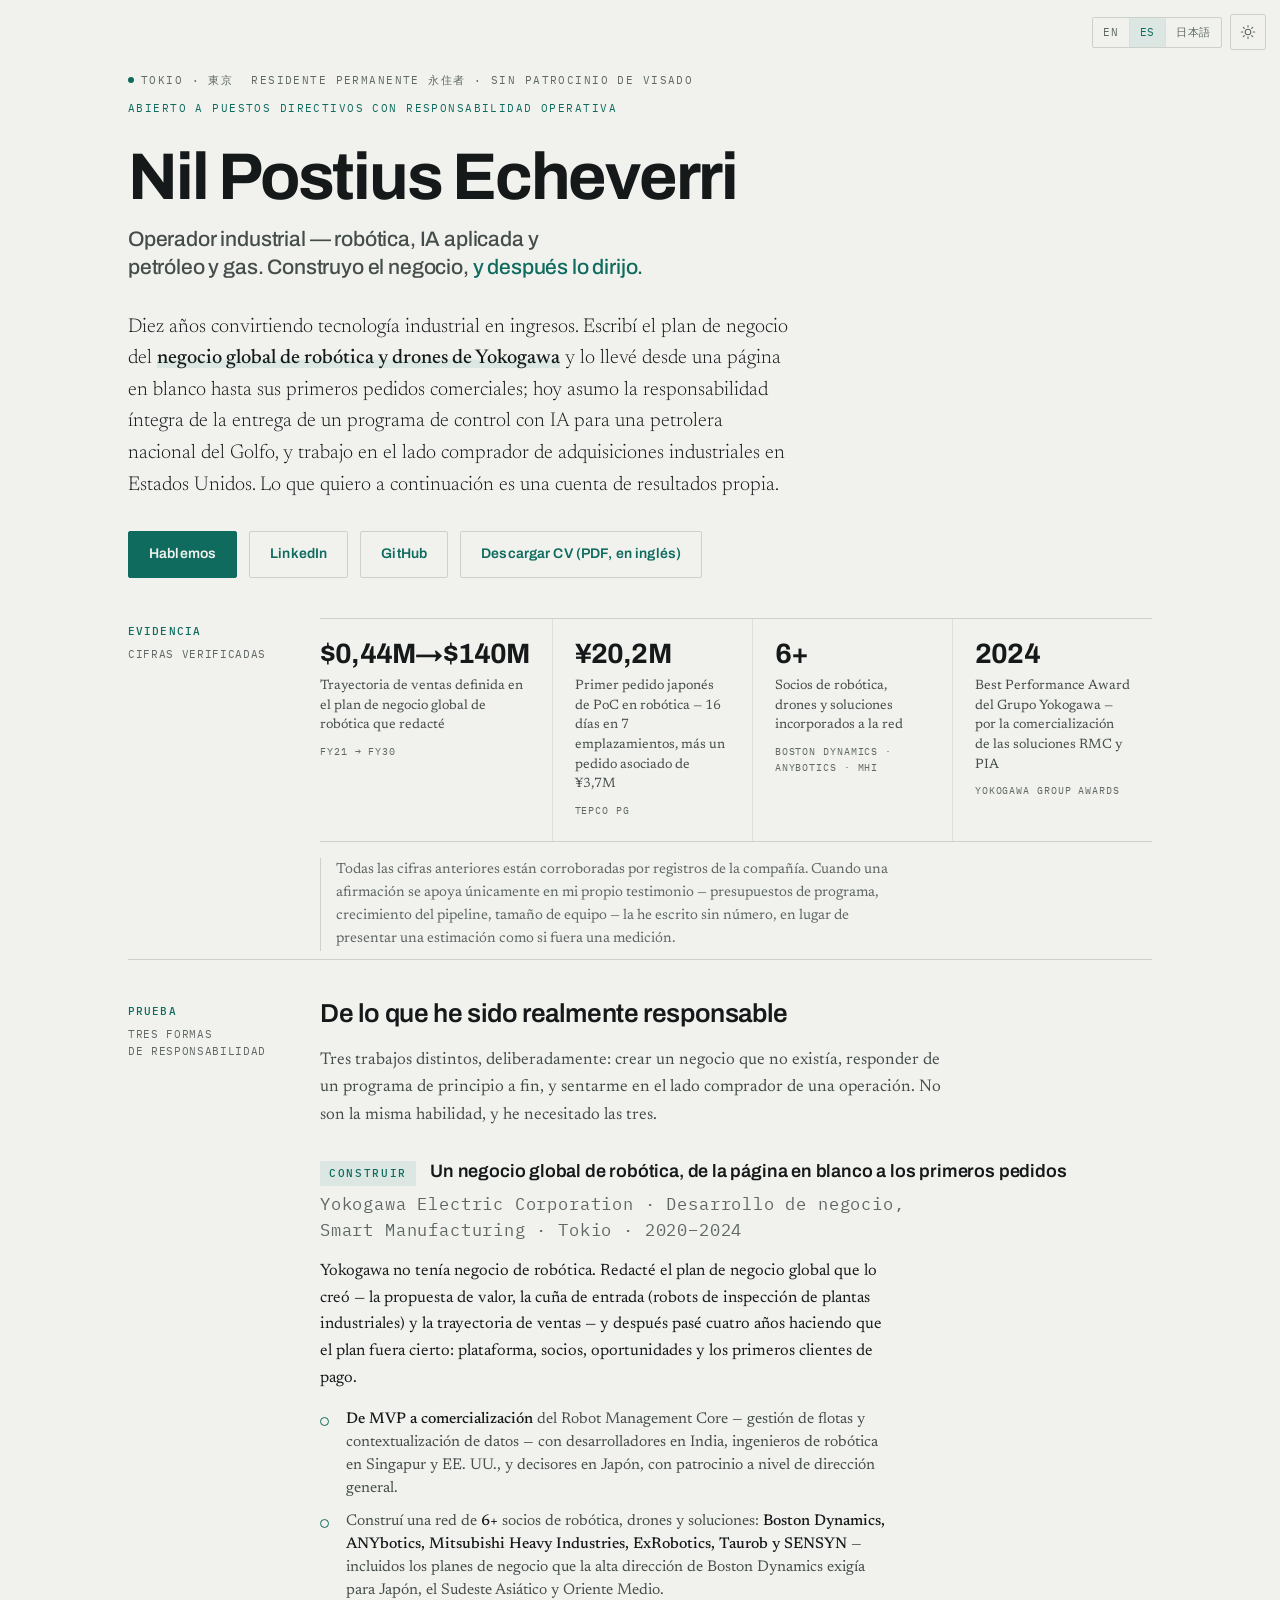
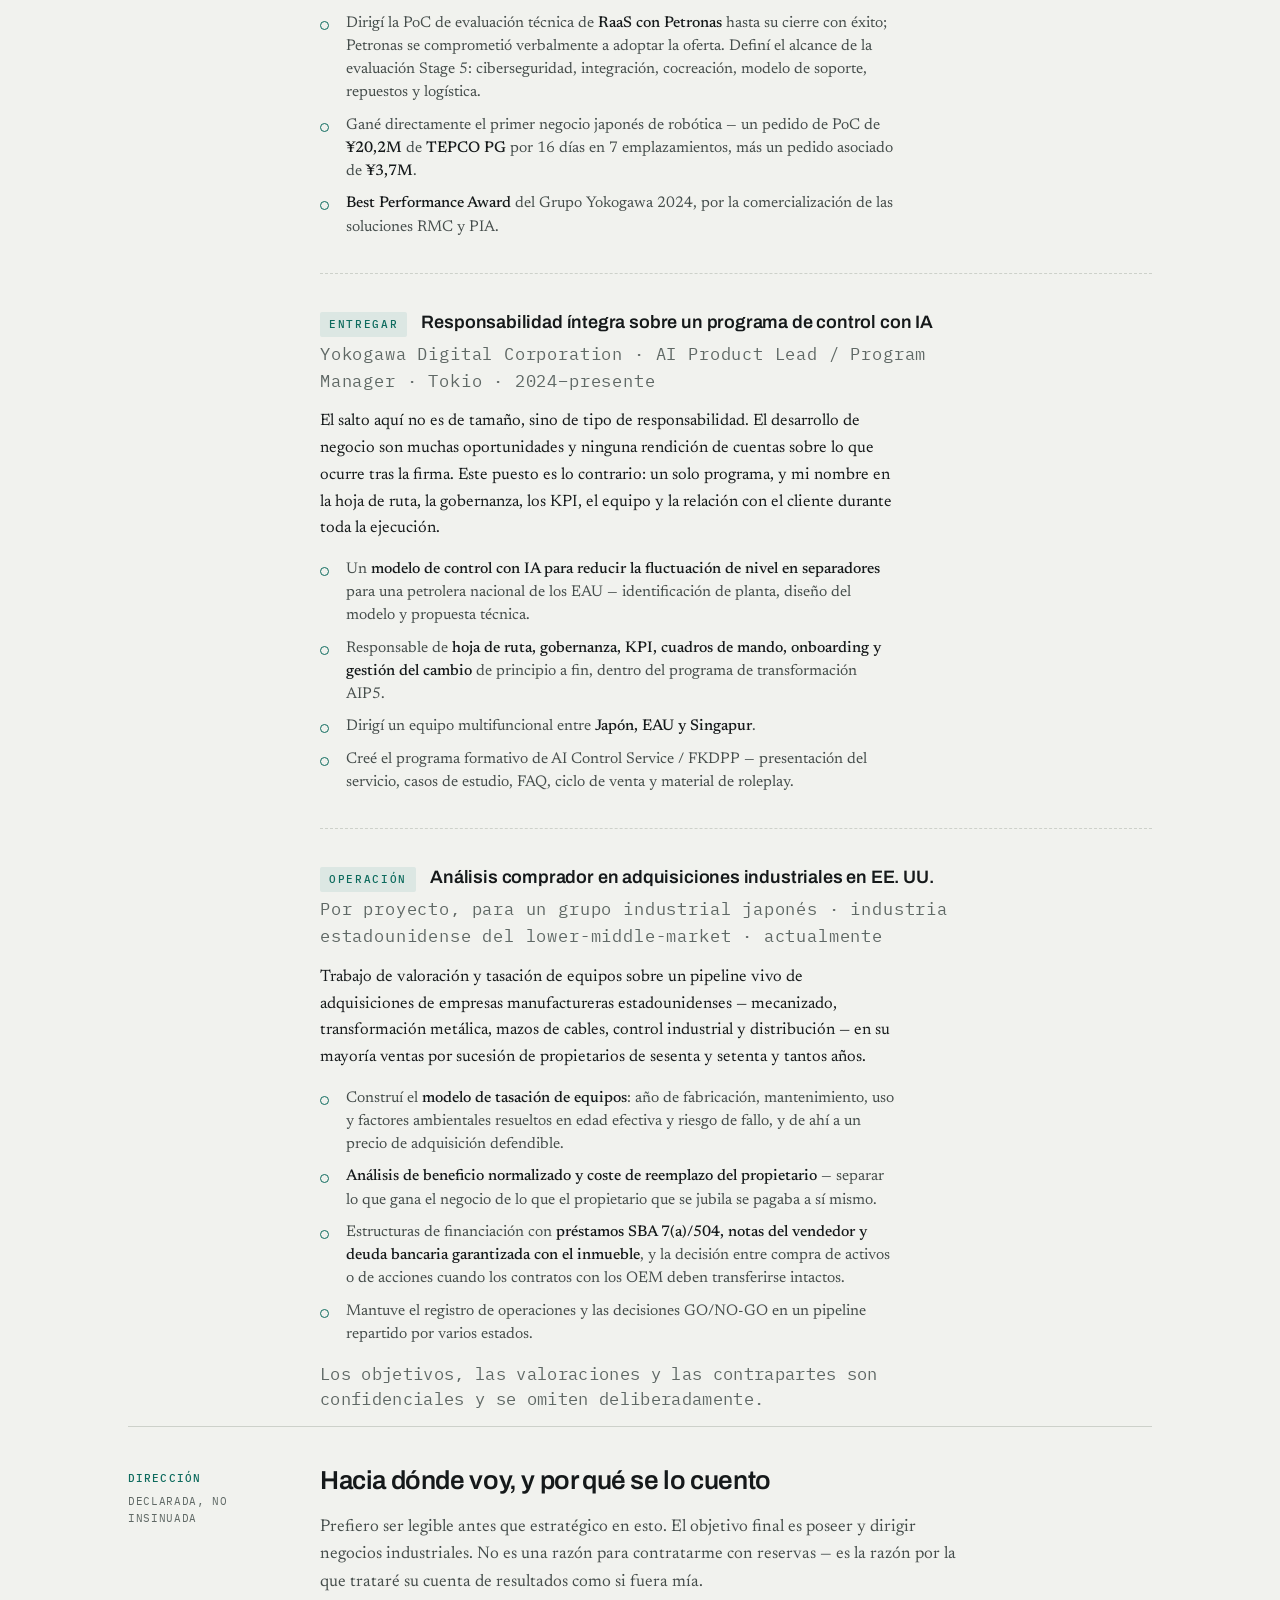
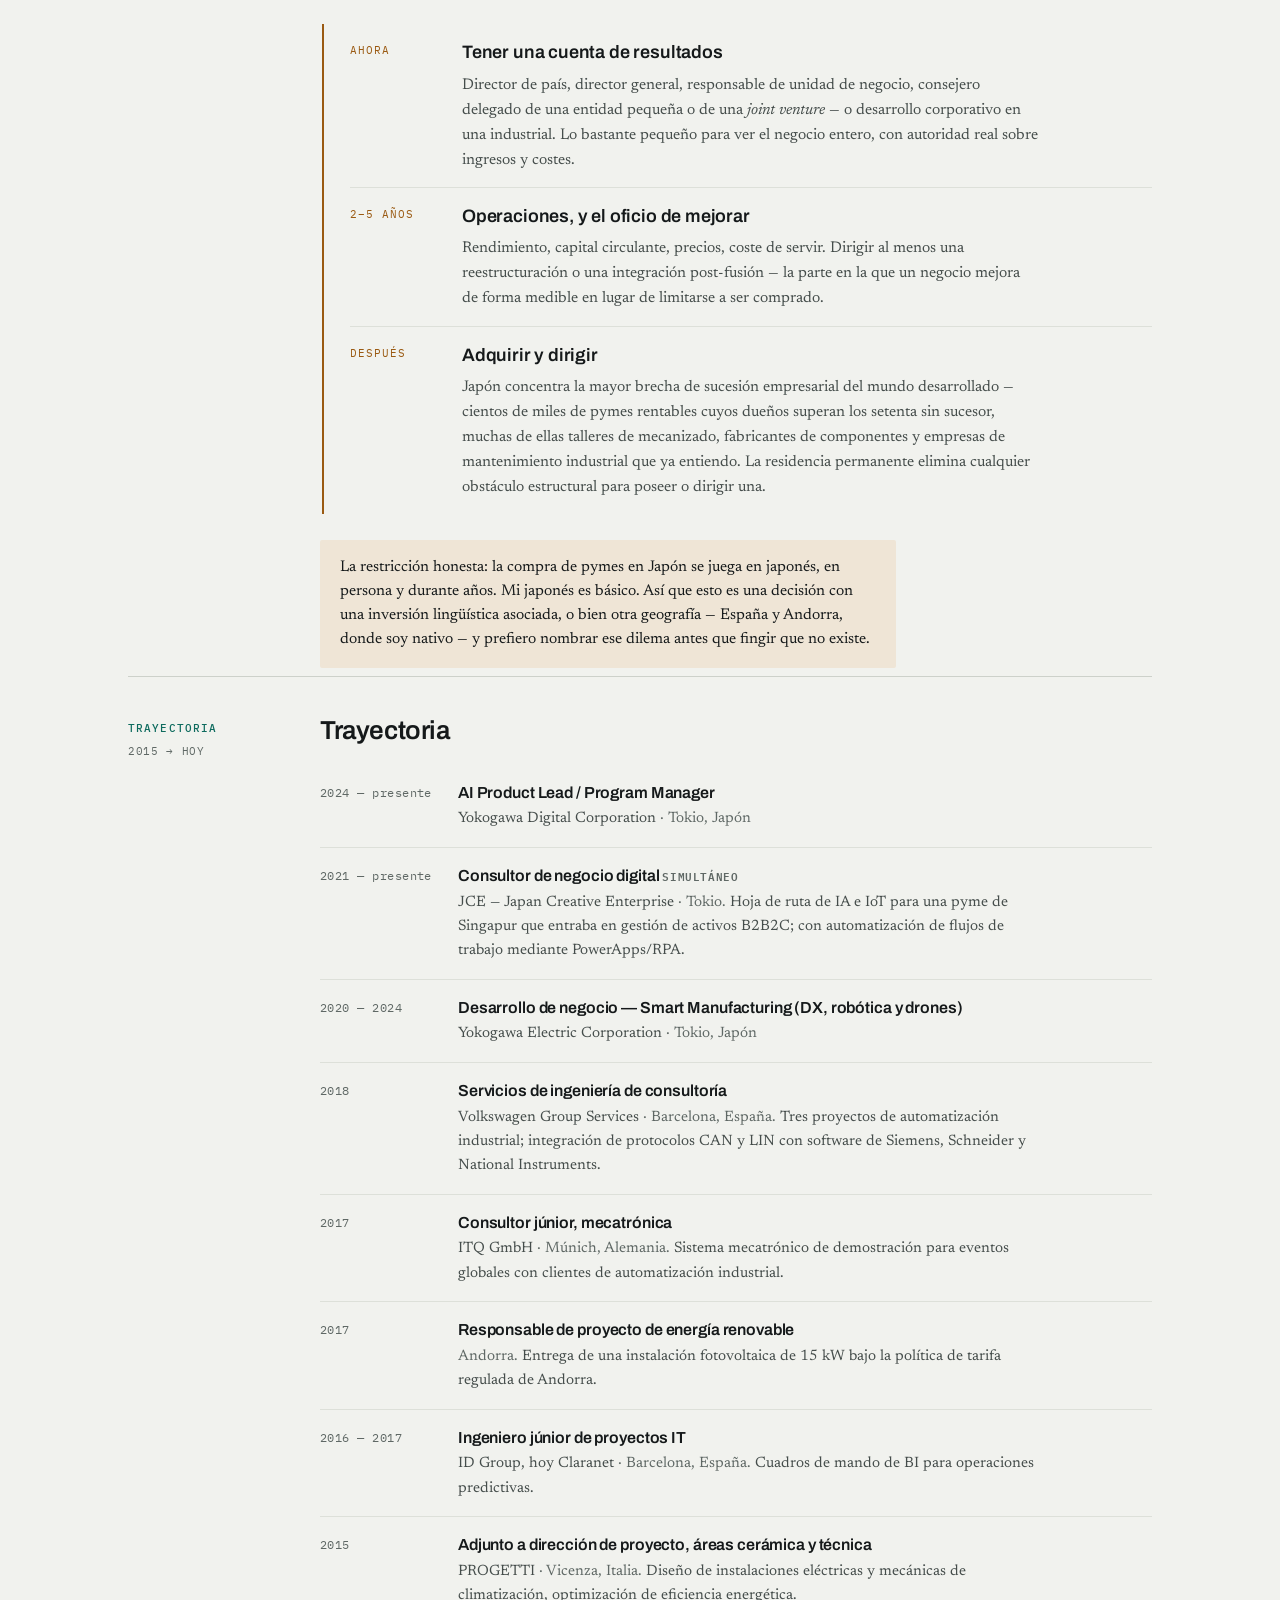
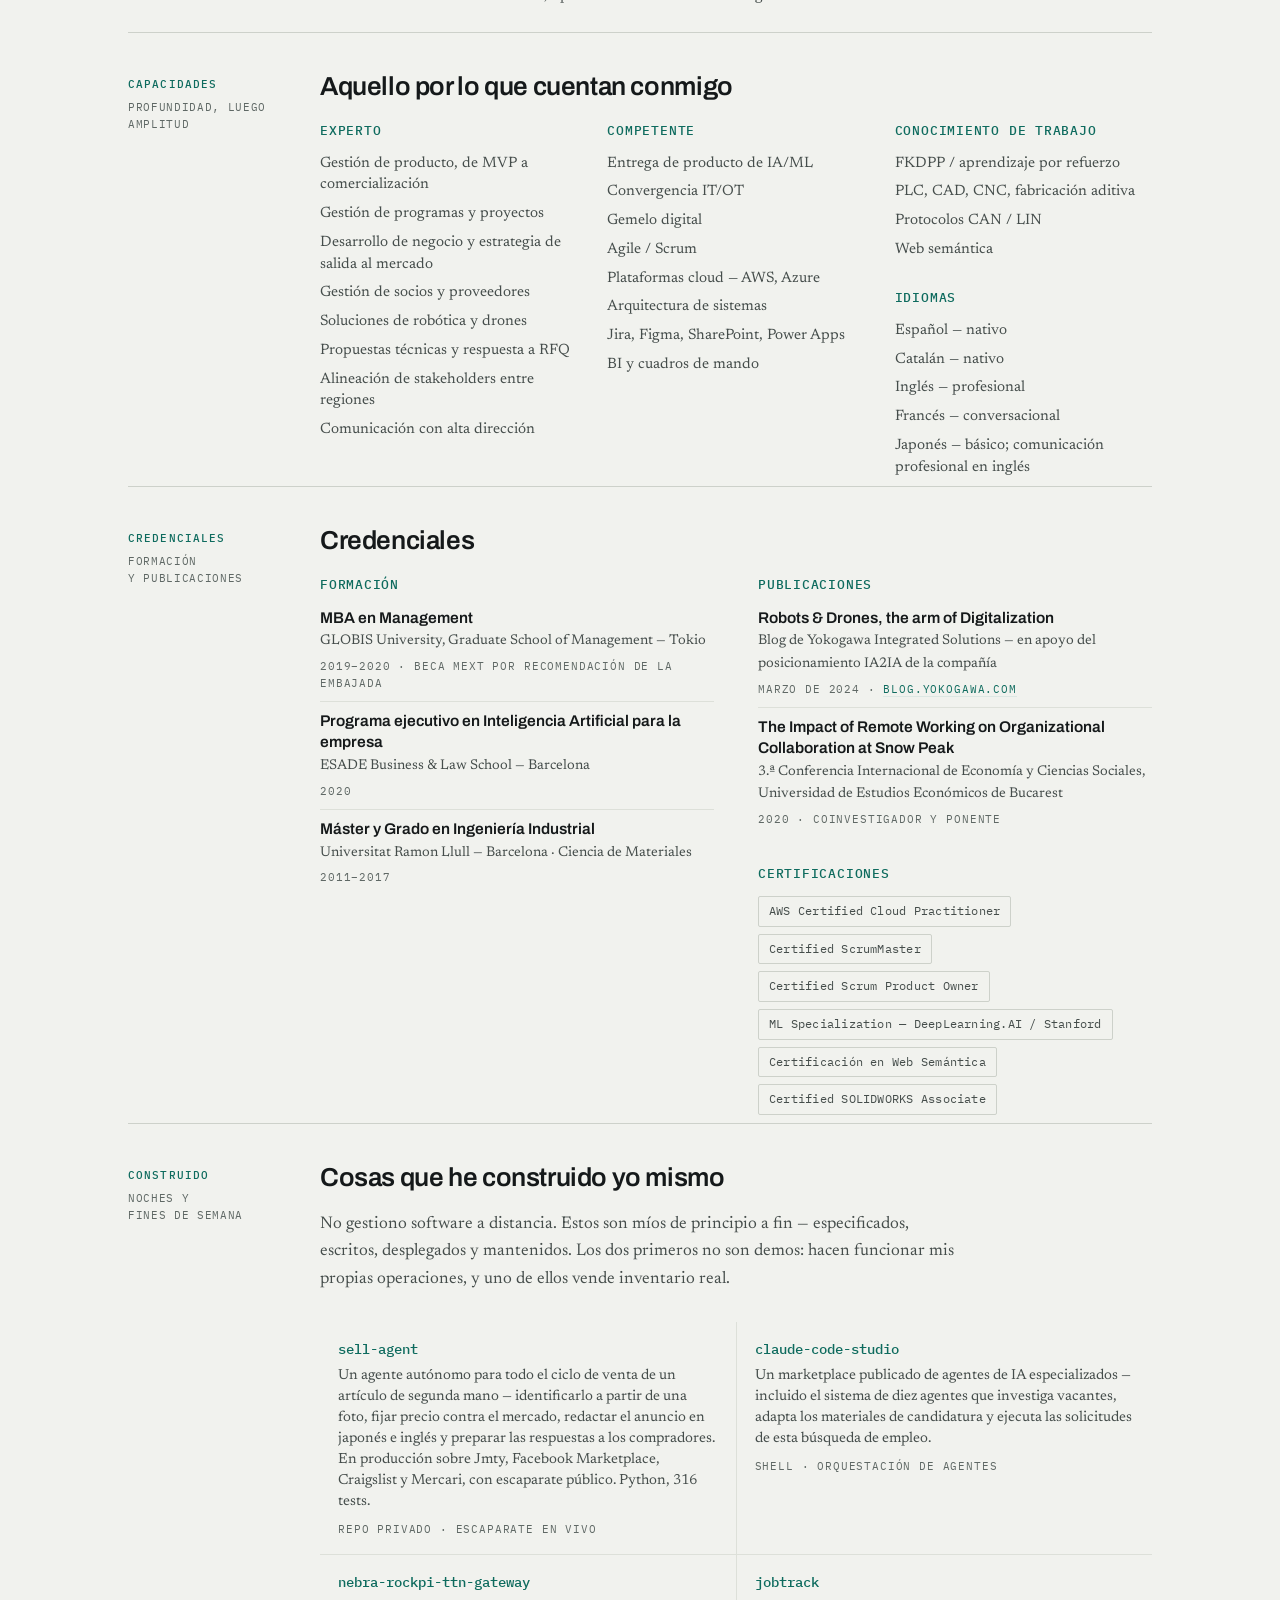
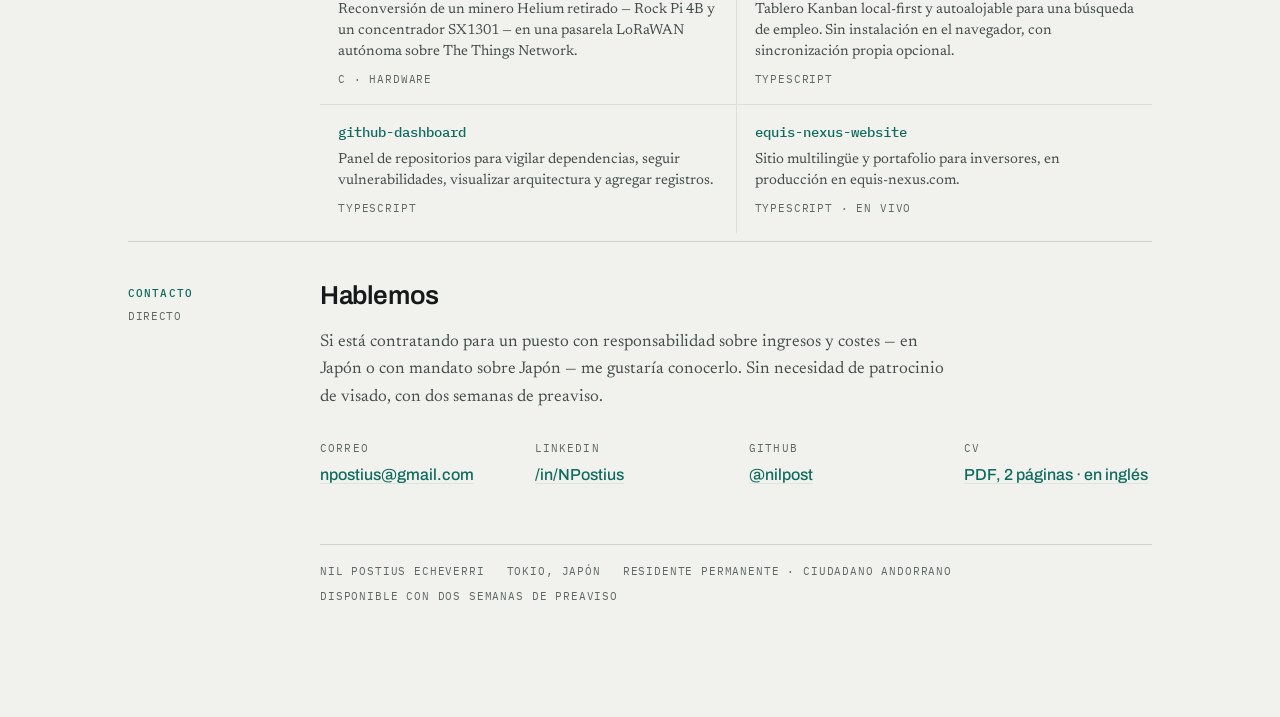
==== commit 6ee8c2cc: "Say that the CV is in English on the translated pages There will be no Japanese 職務経歴書 and no Spanish" ====
--- a/es.html
+++ b/es.html
@@ -38,7 +38,7 @@
 <link rel="preconnect" href="https://fonts.googleapis.com">
 <link rel="preconnect" href="https://fonts.gstatic.com" crossorigin>
 <link rel="stylesheet" href="https://fonts.googleapis.com/css2?family=Archivo:wght@400;500;600;700&family=IBM+Plex+Mono:wght@400;500&family=Newsreader:ital,opsz,wght@0,6..72,300;0,6..72,400;0,6..72,500;1,6..72,400&display=swap">
-<link rel="stylesheet" href="style.css?v=20260915e">
+<link rel="stylesheet" href="style.css?v=20260915f">
 
 <script>
   // Theme and language are applied before first paint so neither flashes.
@@ -120,7 +120,7 @@
 
     <p class="lead" data-i18n="hero.lead">Diez años convirtiendo tecnología industrial en ingresos. Escribí el plan de negocio del <strong>negocio global de robótica y drones de Yokogawa</strong> y lo llevé desde una página en blanco hasta sus primeros pedidos comerciales; hoy asumo la responsabilidad íntegra de la entrega de un programa de control con IA para una petrolera nacional del Golfo, y trabajo en el lado comprador de adquisiciones industriales en Estados Unidos. Lo que quiero a continuación es una cuenta de resultados propia.</p>
 
-    <div class="cta-row" data-i18n="hero.cta"><a class="cta" href="mailto:npostius@gmail.com">Hablemos</a> <a class="cta cta--ghost" href="https://www.linkedin.com/in/NPostius">LinkedIn</a> <a class="cta cta--ghost" href="https://github.com/nilpost">GitHub</a> <a class="cta cta--ghost" href="/Nil_Postius_Echeverri_CV.pdf" download>Descargar CV (PDF)</a></div>
+    <div class="cta-row" data-i18n="hero.cta"><a class="cta" href="mailto:npostius@gmail.com">Hablemos</a> <a class="cta cta--ghost" href="https://www.linkedin.com/in/NPostius">LinkedIn</a> <a class="cta cta--ghost" href="https://github.com/nilpost">GitHub</a> <a class="cta cta--ghost" href="/Nil_Postius_Echeverri_CV.pdf" download>Descargar CV (PDF, en inglés)</a></div>
   </header>
 
   <section class="band band--open" aria-label="Evidence">
@@ -195,7 +195,7 @@
     <div class="body">
       <h2 data-i18n="con.h">Hablemos</h2>
       <p class="sub" data-i18n="con.intro">Si está contratando para un puesto con responsabilidad sobre ingresos y costes — en Japón o con mandato sobre Japón — me gustaría conocerlo. Sin necesidad de patrocinio de visado, con dos semanas de preaviso.</p>
-      <div class="contact-grid" data-i18n="con.grid"><div><span class="lbl">Correo</span><span class="val"><a href="mailto:npostius@gmail.com">npostius@gmail.com</a></span></div><div><span class="lbl">LinkedIn</span><span class="val"><a href="https://www.linkedin.com/in/NPostius">/in/NPostius</a></span></div><div><span class="lbl">GitHub</span><span class="val"><a href="https://github.com/nilpost">@nilpost</a></span></div><div><span class="lbl">CV</span><span class="val"><a href="/Nil_Postius_Echeverri_CV.pdf" download>PDF, 2 páginas</a></span></div></div>
+      <div class="contact-grid" data-i18n="con.grid"><div><span class="lbl">Correo</span><span class="val"><a href="mailto:npostius@gmail.com">npostius@gmail.com</a></span></div><div><span class="lbl">LinkedIn</span><span class="val"><a href="https://www.linkedin.com/in/NPostius">/in/NPostius</a></span></div><div><span class="lbl">GitHub</span><span class="val"><a href="https://github.com/nilpost">@nilpost</a></span></div><div><span class="lbl">CV</span><span class="val"><a href="/Nil_Postius_Echeverri_CV.pdf" download>PDF, 2 páginas · en inglés</a></span></div></div>
 
       <div class="colophon" data-i18n="con.colophon"><span>Nil Postius Echeverri</span><span>Tokio, Japón</span><span>Residente permanente · ciudadano andorrano</span><span>Disponible con dos semanas de preaviso</span></div>
     </div>
@@ -203,6 +203,6 @@
 
 </div>
 
-<script src="app.js?v=20260915e"></script>
+<script src="app.js?v=20260915f"></script>
 </body>
 </html>
